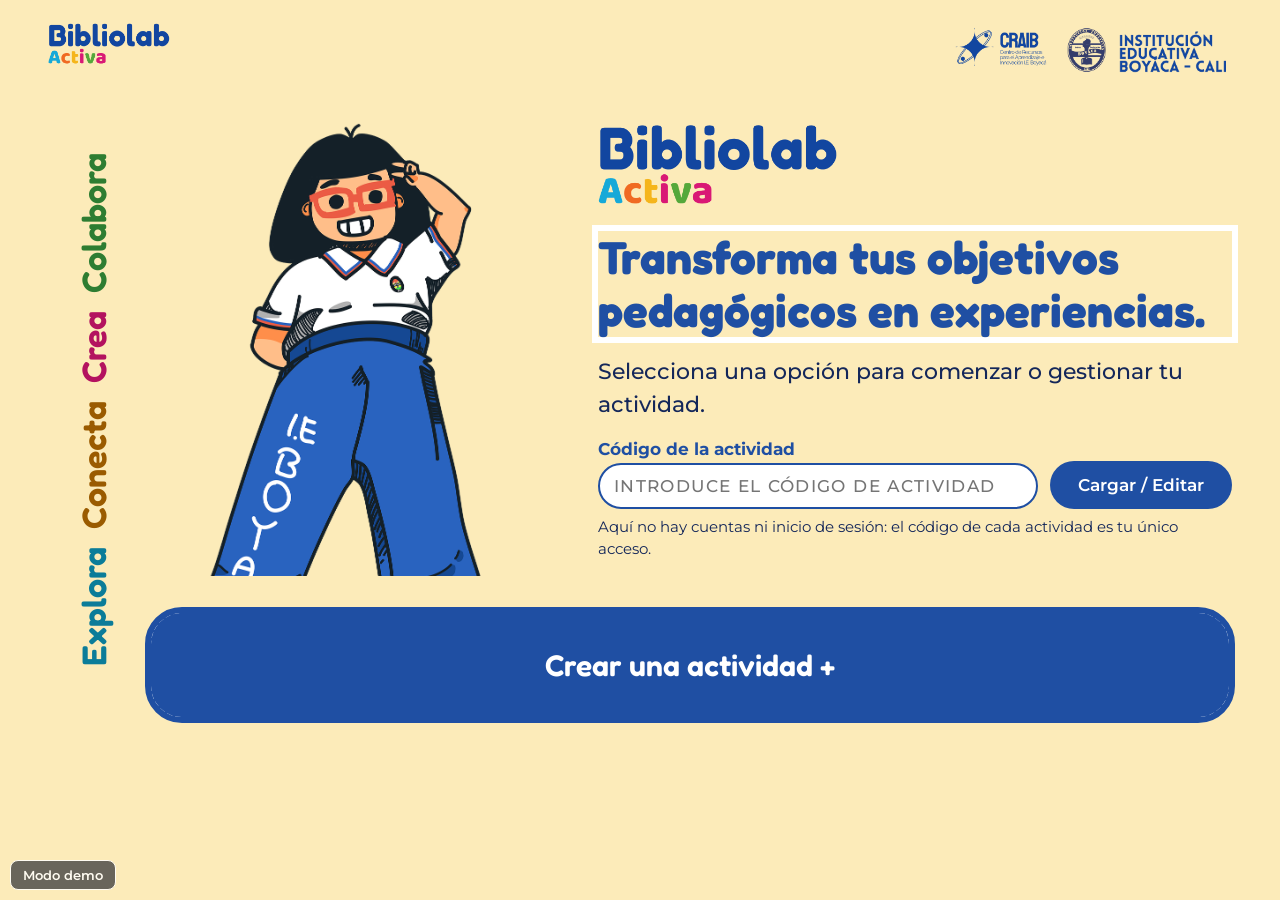
==== Prototipo_Web/index.html @ daad99c8 "gg gg" ====
<!doctype html>
<html lang="es">
<head>
  <meta charset="utf-8">
  <meta name="viewport" content="width=device-width, initial-scale=1">
  <title>Bibliolab Activa · Prototipo plataforma docente</title>
  <link rel="preconnect" href="https://fonts.googleapis.com">
  <link rel="preconnect" href="https://fonts.gstatic.com" crossorigin>
  <link href="https://fonts.googleapis.com/css2?family=Fredoka:wght@500;600;700&family=Montserrat:wght@400;500;600;700&display=swap" rel="stylesheet">
  <link rel="stylesheet" href="styles.css">
</head>
<body>
  <a class="skip" href="#app">Saltar al contenido</a>
  <div id="app"></div>
  <div id="modal-root"></div>
  <div id="toast" role="status" aria-live="polite"></div>
  <div id="demo-root"></div>
  <script src="app.js"></script>
</body>
</html>
---- Prototipo_Web/styles.css ----
:root{
  --blue:#1f4fa3; --blue-d:#14377a; --pink:#d81b7a; --pink-d:#b3125f;
  --cyan:#0b7c99; --amber:#9a5b00; --green:#2e7d32;
  --cream:#fcebb9; --paper:#fff8e6; --ink:#14275a; --err:#b00020; --ok:#1b6e2d;
}
*{box-sizing:border-box}
html{scroll-behavior:smooth}
body{margin:0;font-family:'Montserrat',system-ui,sans-serif;font-size:17px;line-height:1.5;color:var(--ink);
  background:var(--cream) url(assets/img/fondo-papel.jpg) center/cover fixed;min-height:100vh}
h1,h2,h3{font-family:'Fredoka','Montserrat',sans-serif;line-height:1.15;color:var(--blue);margin:0 0 .4em}
h1{font-size:clamp(28px,4vw,46px)} h2{font-size:clamp(22px,2.6vw,30px)} h3{font-size:22px}
h1:focus{outline:none}
p{margin:.3em 0 .6em}
.skip{position:absolute;left:-999px;top:8px}.skip:focus{left:8px;background:#fff;padding:8px 12px;z-index:200;border-radius:8px}
.sr-only{position:absolute;width:1px;height:1px;overflow:hidden;clip:rect(0 0 0 0);white-space:nowrap}
:focus-visible{outline:3px solid #14275a;outline-offset:2px;box-shadow:0 0 0 6px #fff}
.page{max-width:1240px;margin:0 auto;padding:18px 28px 70px;position:relative}
.top{max-width:1240px;margin:0 auto;padding:18px 28px 0;display:flex;justify-content:space-between;align-items:center;gap:16px;flex-wrap:wrap}
.logos{display:flex;align-items:center;gap:18px;flex-wrap:wrap}
.asset{max-width:100%;height:auto}
.logo-main{height:56px}.logo-sm{height:46px}.logo-hero{height:110px}
.placeholder{border:2px dashed var(--blue);background:rgba(255,255,255,.6);color:var(--blue-d);border-radius:14px;padding:8px 10px;
  display:flex;flex-direction:column;align-items:center;justify-content:center;text-align:center;font-size:13px;min-height:44px}
.placeholder strong{font-weight:700}
.placeholder code{font-size:11.5px;word-break:break-all;background:#fff;padding:2px 6px;border-radius:6px;margin-top:4px;color:#14275a}
.placeholder.logo-main,.placeholder.logo-sm{min-width:190px;height:56px}
.placeholder.logo-hero{min-width:300px;height:110px}
.placeholder.char{width:340px;height:500px}
.placeholder.caritas{width:240px;height:90px}

/* botones */
.btn{font:600 17px 'Montserrat',sans-serif;border:2px solid transparent;border-radius:999px;padding:12px 26px;cursor:pointer;display:inline-flex;align-items:center;gap:10px;text-decoration:none;line-height:1.2;justify-content:center}
.btn svg{width:22px;height:22px;flex:none}
.btn-primary{background:var(--blue);color:#fff}.btn-primary:hover{background:var(--blue-d)}
.btn-pink{background:var(--pink);color:#fff}.btn-pink:hover{background:var(--pink-d)}
.btn-light{background:#fff;color:var(--blue);border-color:#fff}.btn-light:hover{background:#eef3ff}
.btn-ghost{background:transparent;color:var(--blue);border-color:var(--blue)}.btn-ghost:hover{background:rgba(31,79,163,.08)}
.btn-danger{background:#fff;color:var(--err);border-color:var(--err)}.btn-danger:hover{background:#fdecef}
.btn[disabled]{opacity:.55;cursor:not-allowed}
.link{background:none;border:0;color:var(--blue);text-decoration:underline;font:600 17px 'Montserrat',sans-serif;cursor:pointer;padding:6px}
.row{display:flex;gap:14px;flex-wrap:wrap;align-items:center}

/* paneles */
.panel{background:var(--blue);color:#fff;border-radius:36px;border:3px dashed #fff;outline:6px solid var(--blue);outline-offset:-3px;padding:34px 40px;box-shadow:0 8px 24px rgba(20,55,122,.25)}
.panel h1,.panel h2,.panel h3{color:#fff}
.panel a{color:#fff}
.panel.pink{background:var(--pink);outline-color:var(--pink)}
.card{background:#fff;border:3px dashed var(--blue);border-radius:22px;padding:22px 26px}
.note{font-size:15px;color:var(--ink)}
.panel .note{color:#fff}
.err{color:var(--err);font-weight:600;margin:.4em 0}
.panel .err{color:#fff;background:rgba(0,0,0,.25);padding:6px 12px;border-radius:10px}
.msg-ok{color:var(--ok);font-weight:600}
.warn{display:flex;gap:10px;align-items:flex-start;background:#fff;border:2px solid var(--amber);border-radius:14px;padding:12px 16px;margin:12px 0;font-weight:500}
.warn svg{width:24px;height:24px;flex:none;color:var(--amber)}
.ok-bar{display:inline-flex;gap:10px;align-items:center;background:var(--blue);color:#fff;border-radius:999px;padding:10px 22px;font-weight:600;margin-bottom:10px}
.ok-bar svg{width:22px;height:22px}
.tag-pd{background:#fff3b0;border:1px dashed #7a5d00;border-radius:6px;padding:0 6px;font-weight:700;color:#4a3800;white-space:nowrap}

/* formularios */
.field{margin:14px 0}
label,legend{font-weight:700;color:var(--blue)}
.req{color:var(--pink-d)}
input[type=text],input[type=url],input[type=number],input[type=date],select,textarea{width:100%;font:500 17px 'Montserrat',sans-serif;color:var(--ink);background:#fff;border:2px solid var(--blue);border-radius:14px;padding:11px 14px}
textarea{resize:vertical}
input[aria-invalid=true],select[aria-invalid=true],textarea[aria-invalid=true]{border-color:var(--err);border-width:3px}
.two{display:grid;grid-template-columns:1fr 1fr;gap:18px}
.enf-grid{display:grid;grid-template-columns:repeat(4,1fr);gap:14px;margin-top:8px}
.enf{position:relative;display:block;background:#fff;border:4px solid var(--c);border-radius:16px;padding:12px 14px;cursor:pointer;color:var(--ink);font-weight:500;min-height:110px}
.enf input{position:absolute;opacity:0;inset:0;cursor:pointer}
.enf strong{display:block;font:600 22px 'Fredoka',sans-serif;color:var(--cd)}
.enf small{font-size:14px;font-weight:500}
.enf .chk{position:absolute;right:10px;top:10px;width:24px;height:24px;border-radius:50%;border:3px solid var(--cd);background:#fff;display:grid;place-items:center}
.enf .chk svg{width:14px;height:14px;display:none;color:#fff}
.enf:has(input:checked){background:var(--bg);border-width:6px}
.enf:has(input:checked) .chk{background:var(--cd)}
.enf:has(input:checked) .chk svg{display:block}
.enf:has(input:focus-visible){outline:3px solid #14275a;outline-offset:3px;box-shadow:0 0 0 6px #fff}
.e-explora{--c:#1fb5d6;--cd:#0b7c99;--bg:#e4f7fb}
.e-conecta{--c:#f5a800;--cd:#9a5b00;--bg:#fff3d6}
.e-crea{--c:#d81b7a;--cd:#b3125f;--bg:#fde6f1}
.e-colabora{--c:#4caf50;--cd:#2e7d32;--bg:#e6f5e7}
.bar{background:var(--blue);color:#fff;border:3px dashed #fff;outline:6px solid var(--blue);outline-offset:-3px;border-radius:30px;padding:20px 30px;display:flex;gap:26px;align-items:center;flex-wrap:wrap;margin-top:26px}
.bar .vr{width:2px;align-self:stretch;background:#fff;opacity:.8}
.bar p{margin:0;font-weight:500;flex:1;min-width:240px}

/* pasos */
.steps{display:flex;gap:10px;list-style:none;padding:0;margin:10px 0 18px;flex-wrap:wrap}
.steps li{display:flex;align-items:center;gap:8px;font-weight:600;color:var(--ink);background:rgba(255,255,255,.7);border-radius:999px;padding:5px 16px 5px 6px}
.steps .n{width:28px;height:28px;border-radius:50%;display:grid;place-items:center;background:#fff;border:2px solid var(--blue);color:var(--blue);font-weight:700}
.steps li[aria-current=step]{background:var(--blue);color:#fff}
.steps li[aria-current=step] .n{background:#fff;color:var(--blue)}
.steps li.done .n{background:var(--blue);color:#fff}
.steps svg{width:15px;height:15px}

/* inicio */
.home{display:grid;grid-template-columns:90px minmax(0,1fr);gap:10px;min-height:78vh}
.vert{display:flex;flex-direction:row;gap:18px;writing-mode:vertical-rl;transform:rotate(180deg);font:600 34px 'Fredoka',sans-serif;align-self:center;justify-self:center}
.vert .v1{color:#0b7c99}.vert .v2{color:#9a5b00}.vert .v3{color:#b3125f}.vert .v4{color:#2e7d32}
.hero{display:grid;grid-template-columns:minmax(260px,420px) 1fr;gap:30px;align-items:center}
.hero .lead{font-size:22px;font-weight:500}
.code-form{display:flex;gap:12px;flex-wrap:wrap;align-items:flex-end;margin-top:16px}
.code-form .field{flex:1;min-width:240px;margin:0}
.code-form input{border-radius:999px;text-transform:uppercase;letter-spacing:.08em}
.cta-bar{display:block;margin-top:26px;text-align:center;text-decoration:none;font:600 30px 'Fredoka',sans-serif;background:var(--blue);color:#fff;border:3px dashed #fff;outline:6px solid var(--blue);outline-offset:-3px;border-radius:34px;padding:34px 20px}
.cta-bar:hover{background:var(--blue-d)}

/* pasos de "qué es" */
.what{display:grid;grid-template-columns:repeat(3,1fr);gap:24px;margin:26px 0}
.what .st{background:rgba(255,255,255,.12);border-radius:22px;padding:20px}
.what .num{width:44px;height:44px;border-radius:50%;background:#fff;color:var(--blue);display:grid;place-items:center;font:700 24px 'Fredoka',sans-serif;margin-bottom:8px}

/* carga */
.loading{text-align:center;padding:50px 30px 60px}
.loading .icons{display:flex;gap:40px;justify-content:center;margin-top:30px}
.loading .icons svg{width:62px;height:62px;color:#fff;opacity:.35;animation:pulse 2.4s infinite}
.loading .icons svg:nth-child(2){animation-delay:.6s}.loading .icons svg:nth-child(3){animation-delay:1.2s}.loading .icons svg:nth-child(4){animation-delay:1.8s}
@keyframes pulse{0%,100%{opacity:.3;transform:scale(.95)}40%{opacity:1;transform:scale(1.08)}}
@media (prefers-reduced-motion:reduce){.loading .icons svg{animation:none;opacity:1}}

/* ficha */
.sheet-wrap{background:#fff;border-radius:18px;border:6px solid #222;max-height:56vh;overflow:auto}
.ficha{padding:22px 28px;background:#fff;color:var(--ink)}
.ficha-h{display:flex;justify-content:space-between;align-items:center;gap:14px;flex-wrap:wrap;margin-bottom:8px}
.ficha-code{margin:0;font:600 20px 'Fredoka',sans-serif;color:var(--blue)}
.ficha-code strong{display:block;font-size:26px}
.ficha-t{margin:6px 0 12px}
.fgrid{display:grid;grid-template-columns:1fr 1.4fr;gap:14px}
.box{border:2px solid var(--blue);padding:10px 14px;border-radius:6px}
.box p{margin:.2em 0}
.fcols{display:grid;grid-template-columns:1.5fr 1fr;gap:0;margin-top:16px}
.fcols .side{border-left:10px solid var(--pink);padding-left:18px}
.momento{margin-bottom:12px}
.momento h4{margin:0;font:600 19px 'Fredoka',sans-serif;color:var(--blue)}
.lockline{font-size:14px;margin-top:10px;display:flex;gap:6px;align-items:center}
.lockline svg{width:16px;height:16px}
.edit-form fieldset{border:2px solid var(--blue);border-radius:12px;margin:12px 0;padding:8px 14px}
.edit-form fieldset label{display:block;margin:6px 0}
.edit-form input[type=number]{width:110px}
.float-actions{display:flex;gap:12px;flex-wrap:wrap;justify-content:center;margin:14px 0 4px}

/* gestión */
.g-head{display:flex;justify-content:space-between;gap:20px;align-items:flex-start;flex-wrap:wrap}
.sub{font:500 22px 'Fredoka',sans-serif;color:var(--ink)}
.estado{display:flex;gap:10px;align-items:center;font:600 24px 'Fredoka',sans-serif;color:var(--blue);margin:0}
.dot{width:24px;height:24px;border-radius:50%;background:#2e7d32;display:inline-block;border:3px solid #fff;box-shadow:0 0 0 2px #2e7d32}
.estado.off .dot{border-radius:4px;background:#6b6b6b;box-shadow:0 0 0 2px #6b6b6b}
.g-grid{display:grid;grid-template-columns:1.25fr 1fr;gap:30px;margin-top:14px;align-items:start}
.g-grid dl{display:grid;grid-template-columns:max-content 1fr;gap:4px 14px;margin:0 0 14px}
.g-grid dt{font-weight:700;color:var(--blue)}.g-grid dd{margin:0}
.codigo-card{background:#e9dcc0;border:4px dashed var(--blue);border-radius:30px;text-align:center;padding:26px 24px}
.codigo-card h2{margin:0;font-size:30px}
.codigo{font:700 clamp(34px,5vw,56px) 'Montserrat',sans-serif;letter-spacing:.12em;color:var(--blue);margin:.1em 0}
.warn-t{color:#a8001c}
.actions{display:flex;gap:12px;flex-wrap:wrap;margin:14px 0}
.ev-actions{display:flex;flex-direction:column;align-items:flex-start;gap:6px;margin-top:18px}
#msg7{margin-top:10px;min-height:1.4em}

/* evidencias */
.upl{max-width:900px}
.tabs{display:flex;gap:10px;flex-wrap:wrap;border:0;padding:0;margin:12px 0}
.tabs label{cursor:pointer;position:relative}
.tabs input{position:absolute;opacity:0}
.tabs span{display:inline-block;border:2px solid var(--blue);color:var(--blue);background:#fff;border-radius:999px;padding:8px 20px;font-weight:600}
.tabs input:checked+span{background:var(--blue);color:#fff}
.tabs input:focus-visible+span{outline:3px solid #14275a;outline-offset:2px;box-shadow:0 0 0 6px #fff}
.drop{display:block;border:3px dashed var(--pink);border-radius:22px;background:#fff;padding:28px;text-align:center;cursor:pointer;color:var(--ink);font-weight:500}
.drop.over{background:#fde6f1}
.drop svg{width:54px;height:54px;color:var(--pink-d)}
.drop input{position:absolute;opacity:0;width:1px;height:1px}
.drop:focus-within{outline:3px solid #14275a;outline-offset:3px;box-shadow:0 0 0 6px #fff}
.conds{background:#fff8e6;border:2px solid var(--blue);border-radius:14px;padding:12px 16px;margin:12px 0}
.prog{height:14px;background:#fff;border:2px solid var(--blue);border-radius:99px;overflow:hidden;margin:10px 0}
.prog>div{height:100%;background:var(--blue);width:0;transition:width .3s}
.ev-list{list-style:none;padding:0;margin:16px 0;display:grid;gap:14px}
.ev-item{display:flex;align-items:center;gap:16px;background:#fff;border:3px dotted var(--blue);border-radius:18px;padding:14px 20px;flex-wrap:wrap}
.ev-item .info{flex:1;min-width:220px}
.ev-item .tipo{display:inline-block;background:var(--blue);color:#fff;border-radius:8px;padding:0 10px;font-size:14px;font-weight:700;margin-right:8px}
.ev-item .g{font-weight:700;color:var(--pink-d)}
.empty{background:#fff;border:3px dashed var(--blue);border-radius:22px;padding:40px;text-align:center;font:500 22px 'Fredoka',sans-serif}

/* modales / toast / demo */
.overlay{position:fixed;inset:0;background:rgba(20,39,90,.55);display:grid;place-items:center;padding:20px;z-index:100;overflow:auto}
.modal{background:var(--blue);color:#fff;border:3px dashed #fff;border-radius:32px;padding:30px 36px;max-width:820px;width:100%;max-height:92vh;overflow:auto;position:relative}
.modal.pink{background:var(--pink)}
.modal.light{background:#fff;color:var(--ink);border-color:var(--blue)}
.modal h2,.modal h3{color:#fff}
.modal.light h2,.modal.light h3{color:var(--blue)}
.modal .x{position:absolute;right:16px;top:14px;background:none;border:0;color:inherit;cursor:pointer;padding:6px}
.modal .x svg{width:30px;height:30px}
.modal.light .field label{color:var(--blue)}
.modal .row{margin-top:18px}
#toast{position:fixed;left:50%;bottom:26px;transform:translateX(-50%) translateY(30px);background:#14275a;color:#fff;padding:12px 24px;border-radius:999px;opacity:0;pointer-events:none;transition:.25s;z-index:150;max-width:90vw;text-align:center;font-weight:600}
#toast.show{opacity:1;transform:translateX(-50%)}
.demo-btn{position:fixed;left:10px;bottom:10px;z-index:120;background:#444;color:#fff;border:1px solid #fff;border-radius:8px;font:600 13px 'Montserrat',sans-serif;padding:6px 12px;cursor:pointer;opacity:.8}
.demo-panel{position:fixed;left:10px;bottom:48px;z-index:120;background:#2b2b2b;color:#fff;border-radius:12px;padding:14px 16px;width:300px;font-size:13.5px;max-height:80vh;overflow:auto;box-shadow:0 6px 20px rgba(0,0,0,.4)}
.demo-panel h2{font:700 15px 'Montserrat',sans-serif;color:#fff;margin:0 0 8px}
.demo-panel label{display:flex;gap:8px;align-items:center;color:#fff;font-weight:500;margin:4px 0}
.demo-panel button{font:600 12.5px 'Montserrat',sans-serif;margin:3px 3px 0 0;padding:4px 10px;border-radius:6px;border:1px solid #fff;background:#444;color:#fff;cursor:pointer}
.demo-panel code{background:#444;padding:0 5px;border-radius:4px}
.demo-panel hr{border:0;border-top:1px solid #666;margin:10px 0}
.side-char{position:absolute;left:-10px;bottom:0;pointer-events:none}

@media (max-width:980px){
  .hero,.g-grid,.what,.two,.fgrid,.fcols{grid-template-columns:1fr}
  .enf-grid{grid-template-columns:1fr 1fr}
  .home{grid-template-columns:1fr}.vert{display:none}
  .placeholder.char{width:100%;height:220px}
  .panel{padding:24px}
  .fcols .side{border-left:0;border-top:10px solid var(--pink);padding:12px 0 0;margin-top:12px}
}
@media (max-width:560px){.enf-grid{grid-template-columns:1fr}}
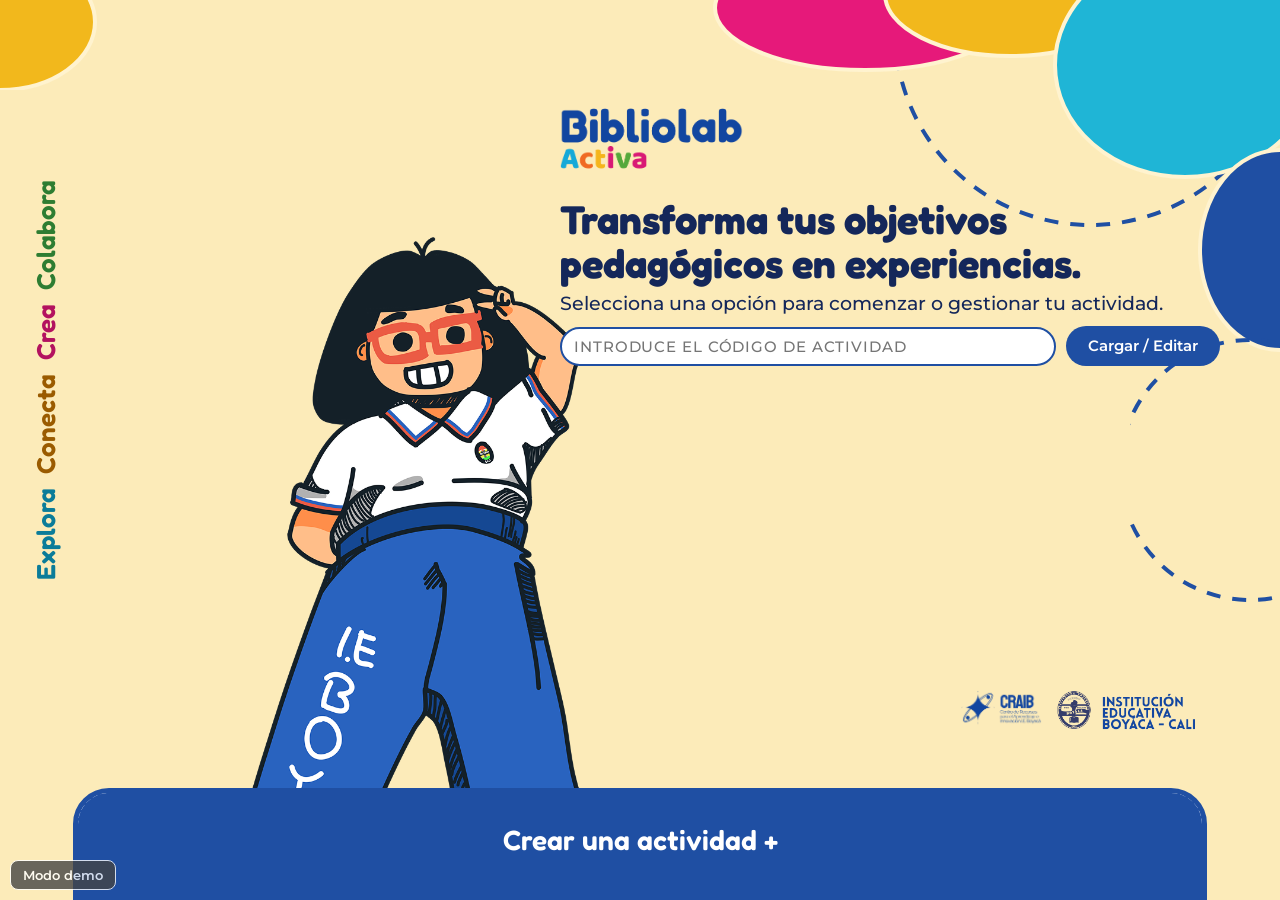
==== commit d39985dd: "a" ====
--- a/Prototipo_Web/index.html
+++ b/Prototipo_Web/index.html
@@ -11,10 +11,12 @@
 </head>
 <body>
   <a class="skip" href="#app">Saltar al contenido</a>
-  <div id="app"></div>
-  <div id="modal-root"></div>
-  <div id="toast" role="status" aria-live="polite"></div>
+  <div id="stage">
+    <div id="app"></div>
+    <div id="modal-root"></div>
+    <div id="toast" role="status" aria-live="polite"></div>
+  </div>
   <div id="demo-root"></div>
   <script src="app.js"></script>
 </body>
-</html>
+</html>
--- a/Prototipo_Web/styles.css
+++ b/Prototipo_Web/styles.css
@@ -1,196 +1,212 @@
+/* Lienzo fijo 1280x720 (16:9) escalado por JS para caber en la ventana, sin scroll de página */
 :root{
   --blue:#1f4fa3; --blue-d:#14377a; --pink:#d81b7a; --pink-d:#b3125f;
   --cyan:#0b7c99; --amber:#9a5b00; --green:#2e7d32;
   --cream:#fcebb9; --paper:#fff8e6; --ink:#14275a; --err:#b00020; --ok:#1b6e2d;
 }
 *{box-sizing:border-box}
-html{scroll-behavior:smooth}
-body{margin:0;font-family:'Montserrat',system-ui,sans-serif;font-size:17px;line-height:1.5;color:var(--ink);
-  background:var(--cream) url(assets/img/fondo-papel.jpg) center/cover fixed;min-height:100vh}
-h1,h2,h3{font-family:'Fredoka','Montserrat',sans-serif;line-height:1.15;color:var(--blue);margin:0 0 .4em}
-h1{font-size:clamp(28px,4vw,46px)} h2{font-size:clamp(22px,2.6vw,30px)} h3{font-size:22px}
+html,body{margin:0;height:100%;overflow:hidden}
+body{font-family:'Montserrat',system-ui,sans-serif;font-size:15px;line-height:1.4;color:var(--ink);
+  background:var(--cream) url(assets/img/fondo-papel.jpg) center/cover fixed}
+#stage{position:absolute;left:0;top:0;width:1280px;height:720px;transform-origin:0 0;overflow:hidden}
+#app{width:100%;height:100%;display:flex;flex-direction:column;position:relative;overflow:hidden}
+h1,h2,h3{font-family:'Fredoka','Montserrat',sans-serif;line-height:1.1;color:var(--blue);margin:0 0 .3em}
+h1{font-size:32px} h2{font-size:22px} h3{font-size:18px}
 h1:focus{outline:none}
-p{margin:.3em 0 .6em}
+p{margin:.2em 0 .5em}
 .skip{position:absolute;left:-999px;top:8px}.skip:focus{left:8px;background:#fff;padding:8px 12px;z-index:200;border-radius:8px}
 .sr-only{position:absolute;width:1px;height:1px;overflow:hidden;clip:rect(0 0 0 0);white-space:nowrap}
-:focus-visible{outline:3px solid #14275a;outline-offset:2px;box-shadow:0 0 0 6px #fff}
-.page{max-width:1240px;margin:0 auto;padding:18px 28px 70px;position:relative}
-.top{max-width:1240px;margin:0 auto;padding:18px 28px 0;display:flex;justify-content:space-between;align-items:center;gap:16px;flex-wrap:wrap}
-.logos{display:flex;align-items:center;gap:18px;flex-wrap:wrap}
-.asset{max-width:100%;height:auto}
-.logo-main{height:56px}.logo-sm{height:46px}.logo-hero{height:110px}
-.placeholder{border:2px dashed var(--blue);background:rgba(255,255,255,.6);color:var(--blue-d);border-radius:14px;padding:8px 10px;
-  display:flex;flex-direction:column;align-items:center;justify-content:center;text-align:center;font-size:13px;min-height:44px}
-.placeholder strong{font-weight:700}
-.placeholder code{font-size:11.5px;word-break:break-all;background:#fff;padding:2px 6px;border-radius:6px;margin-top:4px;color:#14275a}
-.placeholder.logo-main,.placeholder.logo-sm{min-width:190px;height:56px}
-.placeholder.logo-hero{min-width:300px;height:110px}
-.placeholder.char{width:340px;height:500px}
-.placeholder.caritas{width:240px;height:90px}
+:focus-visible{outline:3px solid #14275a;outline-offset:2px;box-shadow:0 0 0 5px #fff}
+.top{flex:none;height:62px;padding:12px calc((100% - 1200px)/2) 0;display:flex;justify-content:space-between;align-items:center}
+.logos{display:flex;align-items:center;gap:14px}
+main.page{flex:1;min-height:0;width:100%;padding:4px calc((100% - 1200px)/2) 16px;position:relative;display:flex;flex-direction:column;overflow:hidden}
+.asset{max-width:100%}
+.logo-main{height:42px}.logo-sm{height:36px;width:auto}.logo-hero{height:84px;width:auto}
+.placeholder{border:2px dashed var(--blue);background:rgba(255,255,255,.6);color:var(--blue-d);border-radius:12px;padding:6px 8px;
+  display:flex;flex-direction:column;align-items:center;justify-content:center;text-align:center;font-size:12px;min-height:36px}
+.placeholder code{font-size:11px;word-break:break-all;background:#fff;padding:2px 6px;border-radius:6px;margin-top:4px;color:#14275a}
+.placeholder.logo-main,.placeholder.logo-sm{min-width:150px;height:40px}
+.placeholder.logo-hero{min-width:260px;height:84px}
+.placeholder.char-big{width:440px;height:640px}
+.placeholder.char-l{width:300px;height:640px}
+.placeholder.char-r{width:300px;height:420px}
+.placeholder.caritas{width:220px;height:80px}
+.char-big{height:640px;width:auto}.char-l{height:640px;width:auto}.char-r{height:430px;width:auto}
+.side-char{position:absolute;pointer-events:none;z-index:0}
 
 /* botones */
-.btn{font:600 17px 'Montserrat',sans-serif;border:2px solid transparent;border-radius:999px;padding:12px 26px;cursor:pointer;display:inline-flex;align-items:center;gap:10px;text-decoration:none;line-height:1.2;justify-content:center}
-.btn svg{width:22px;height:22px;flex:none}
+.btn{font:600 15px 'Montserrat',sans-serif;border:2px solid transparent;border-radius:999px;padding:9px 20px;cursor:pointer;display:inline-flex;align-items:center;gap:8px;text-decoration:none;line-height:1.2;justify-content:center}
+.btn svg{width:20px;height:20px;flex:none}
 .btn-primary{background:var(--blue);color:#fff}.btn-primary:hover{background:var(--blue-d)}
 .btn-pink{background:var(--pink);color:#fff}.btn-pink:hover{background:var(--pink-d)}
 .btn-light{background:#fff;color:var(--blue);border-color:#fff}.btn-light:hover{background:#eef3ff}
 .btn-ghost{background:transparent;color:var(--blue);border-color:var(--blue)}.btn-ghost:hover{background:rgba(31,79,163,.08)}
 .btn-danger{background:#fff;color:var(--err);border-color:var(--err)}.btn-danger:hover{background:#fdecef}
 .btn[disabled]{opacity:.55;cursor:not-allowed}
-.link{background:none;border:0;color:var(--blue);text-decoration:underline;font:600 17px 'Montserrat',sans-serif;cursor:pointer;padding:6px}
-.row{display:flex;gap:14px;flex-wrap:wrap;align-items:center}
+.link{background:none;border:0;color:var(--blue);text-decoration:underline;font:600 15px 'Montserrat',sans-serif;cursor:pointer;padding:4px}
+.row{display:flex;gap:12px;flex-wrap:wrap;align-items:center}
 
 /* paneles */
-.panel{background:var(--blue);color:#fff;border-radius:36px;border:3px dashed #fff;outline:6px solid var(--blue);outline-offset:-3px;padding:34px 40px;box-shadow:0 8px 24px rgba(20,55,122,.25)}
+.panel{background:var(--blue);color:#fff;border-radius:32px;border:3px dashed #fff;outline:5px solid var(--blue);outline-offset:-3px;padding:24px 34px;box-shadow:0 6px 18px rgba(20,55,122,.25)}
 .panel h1,.panel h2,.panel h3{color:#fff}
 .panel a{color:#fff}
-.panel.pink{background:var(--pink);outline-color:var(--pink)}
-.card{background:#fff;border:3px dashed var(--blue);border-radius:22px;padding:22px 26px}
-.note{font-size:15px;color:var(--ink)}
+.panel.mid,.loading{max-width:900px;margin:0 auto;width:100%}
+.card{background:#fff;border:3px dashed var(--blue);border-radius:20px;padding:16px 22px}
+.note{font-size:13px;color:var(--ink)}
 .panel .note{color:#fff}
-.err{color:var(--err);font-weight:600;margin:.4em 0}
-.panel .err{color:#fff;background:rgba(0,0,0,.25);padding:6px 12px;border-radius:10px}
+.err{color:var(--err);font-weight:600;margin:.2em 0;font-size:14px}
+.panel .err{color:#fff;background:rgba(0,0,0,.25);padding:4px 10px;border-radius:10px}
 .msg-ok{color:var(--ok);font-weight:600}
-.warn{display:flex;gap:10px;align-items:flex-start;background:#fff;border:2px solid var(--amber);border-radius:14px;padding:12px 16px;margin:12px 0;font-weight:500}
-.warn svg{width:24px;height:24px;flex:none;color:var(--amber)}
-.ok-bar{display:inline-flex;gap:10px;align-items:center;background:var(--blue);color:#fff;border-radius:999px;padding:10px 22px;font-weight:600;margin-bottom:10px}
-.ok-bar svg{width:22px;height:22px}
-.tag-pd{background:#fff3b0;border:1px dashed #7a5d00;border-radius:6px;padding:0 6px;font-weight:700;color:#4a3800;white-space:nowrap}
+.warn{display:flex;gap:8px;align-items:flex-start;background:#fff;border:2px solid var(--amber);border-radius:12px;padding:8px 12px;margin:6px 0;font-weight:500;font-size:14px}
+.warn svg{width:22px;height:22px;flex:none;color:var(--amber)}
+.ok-bar{display:inline-flex;gap:8px;align-items:center;background:var(--blue);color:#fff;border-radius:999px;padding:6px 18px;font-weight:600;margin-bottom:6px;align-self:flex-start}
+.ok-bar svg{width:20px;height:20px}
+.tag-pd{background:#fff3b0;border:1px dashed #7a5d00;border-radius:6px;padding:0 5px;font-weight:700;color:#4a3800;white-space:nowrap}
 
 /* formularios */
-.field{margin:14px 0}
+.field{margin:8px 0}
 label,legend{font-weight:700;color:var(--blue)}
 .req{color:var(--pink-d)}
-input[type=text],input[type=url],input[type=number],input[type=date],select,textarea{width:100%;font:500 17px 'Montserrat',sans-serif;color:var(--ink);background:#fff;border:2px solid var(--blue);border-radius:14px;padding:11px 14px}
-textarea{resize:vertical}
+input[type=text],input[type=url],input[type=number],input[type=date],select,textarea{width:100%;font:500 15px 'Montserrat',sans-serif;color:var(--ink);background:#fff;border:2px solid var(--blue);border-radius:12px;padding:8px 12px}
+textarea{resize:none}
 input[aria-invalid=true],select[aria-invalid=true],textarea[aria-invalid=true]{border-color:var(--err);border-width:3px}
-.two{display:grid;grid-template-columns:1fr 1fr;gap:18px}
-.enf-grid{display:grid;grid-template-columns:repeat(4,1fr);gap:14px;margin-top:8px}
-.enf{position:relative;display:block;background:#fff;border:4px solid var(--c);border-radius:16px;padding:12px 14px;cursor:pointer;color:var(--ink);font-weight:500;min-height:110px}
+.two{display:grid;grid-template-columns:1fr 1fr;gap:16px}
+.enf-grid{display:grid;grid-template-columns:repeat(4,1fr);gap:12px;margin-top:6px;position:relative;z-index:2}
+.enf{position:relative;display:block;background:#fff;border:4px solid var(--c);border-radius:14px;padding:8px 12px;cursor:pointer;color:var(--ink);font-weight:500;min-height:84px}
 .enf input{position:absolute;opacity:0;inset:0;cursor:pointer}
-.enf strong{display:block;font:600 22px 'Fredoka',sans-serif;color:var(--cd)}
-.enf small{font-size:14px;font-weight:500}
-.enf .chk{position:absolute;right:10px;top:10px;width:24px;height:24px;border-radius:50%;border:3px solid var(--cd);background:#fff;display:grid;place-items:center}
-.enf .chk svg{width:14px;height:14px;display:none;color:#fff}
-.enf:has(input:checked){background:var(--bg);border-width:6px}
+.enf strong{display:block;font:600 19px 'Fredoka',sans-serif;color:var(--cd)}
+.enf small{font-size:12.5px;font-weight:500;line-height:1.25;display:block}
+.enf .chk{position:absolute;right:8px;top:8px;width:22px;height:22px;border-radius:50%;border:3px solid var(--cd);background:#fff;display:grid;place-items:center}
+.enf .chk svg{width:12px;height:12px;display:none;color:#fff}
+.enf:has(input:checked){background:var(--bg);border-width:5px}
 .enf:has(input:checked) .chk{background:var(--cd)}
 .enf:has(input:checked) .chk svg{display:block}
-.enf:has(input:focus-visible){outline:3px solid #14275a;outline-offset:3px;box-shadow:0 0 0 6px #fff}
+.enf:has(input:focus-visible){outline:3px solid #14275a;outline-offset:3px;box-shadow:0 0 0 5px #fff}
 .e-explora{--c:#1fb5d6;--cd:#0b7c99;--bg:#e4f7fb}
 .e-conecta{--c:#f5a800;--cd:#9a5b00;--bg:#fff3d6}
 .e-crea{--c:#d81b7a;--cd:#b3125f;--bg:#fde6f1}
 .e-colabora{--c:#4caf50;--cd:#2e7d32;--bg:#e6f5e7}
-.bar{background:var(--blue);color:#fff;border:3px dashed #fff;outline:6px solid var(--blue);outline-offset:-3px;border-radius:30px;padding:20px 30px;display:flex;gap:26px;align-items:center;flex-wrap:wrap;margin-top:26px}
+.bar{background:var(--blue);color:#fff;border:3px dashed #fff;outline:5px solid var(--blue);outline-offset:-3px;border-radius:28px;padding:12px 26px;display:flex;gap:20px;align-items:center;margin-top:12px;position:relative;z-index:3}
 .bar .vr{width:2px;align-self:stretch;background:#fff;opacity:.8}
-.bar p{margin:0;font-weight:500;flex:1;min-width:240px}
+.bar p{margin:0;font-weight:500;flex:1;font-size:14px}
+.lead{font-size:16px;font-weight:500;margin:0 0 6px}
+.form-zone{width:820px;position:relative;z-index:1}
 
 /* pasos */
-.steps{display:flex;gap:10px;list-style:none;padding:0;margin:10px 0 18px;flex-wrap:wrap}
-.steps li{display:flex;align-items:center;gap:8px;font-weight:600;color:var(--ink);background:rgba(255,255,255,.7);border-radius:999px;padding:5px 16px 5px 6px}
-.steps .n{width:28px;height:28px;border-radius:50%;display:grid;place-items:center;background:#fff;border:2px solid var(--blue);color:var(--blue);font-weight:700}
+.steps{display:flex;gap:8px;list-style:none;padding:0;margin:2px 0 6px;flex-wrap:nowrap}
+.steps li{display:flex;align-items:center;gap:6px;font-weight:600;font-size:13px;background:rgba(255,255,255,.7);border-radius:999px;padding:3px 12px 3px 4px}
+.steps .n{width:22px;height:22px;border-radius:50%;display:grid;place-items:center;background:#fff;border:2px solid var(--blue);color:var(--blue);font-weight:700;font-size:12px}
 .steps li[aria-current=step]{background:var(--blue);color:#fff}
-.steps li[aria-current=step] .n{background:#fff;color:var(--blue)}
 .steps li.done .n{background:var(--blue);color:#fff}
-.steps svg{width:15px;height:15px}
-
-/* inicio */
-.home{display:grid;grid-template-columns:90px minmax(0,1fr);gap:10px;min-height:78vh}
-.vert{display:flex;flex-direction:row;gap:18px;writing-mode:vertical-rl;transform:rotate(180deg);font:600 34px 'Fredoka',sans-serif;align-self:center;justify-self:center}
+.steps svg{width:12px;height:12px}
+
+/* inicio (como el frame de Figma) */
+.page.home{padding:0;display:flex;justify-content:center}
+.home-in{position:relative;width:1280px;height:100%;flex:none}
+.vert{position:absolute;left:30px;top:60px;height:520px;display:flex;flex-direction:row;gap:14px;writing-mode:vertical-rl;transform:rotate(180deg);font:600 26px 'Fredoka',sans-serif;z-index:2}
 .vert .v1{color:#0b7c99}.vert .v2{color:#9a5b00}.vert .v3{color:#b3125f}.vert .v4{color:#2e7d32}
-.hero{display:grid;grid-template-columns:minmax(260px,420px) 1fr;gap:30px;align-items:center}
-.hero .lead{font-size:22px;font-weight:500}
-.code-form{display:flex;gap:12px;flex-wrap:wrap;align-items:flex-end;margin-top:16px}
-.code-form .field{flex:1;min-width:240px;margin:0}
-.code-form input{border-radius:999px;text-transform:uppercase;letter-spacing:.08em}
-.cta-bar{display:block;margin-top:26px;text-align:center;text-decoration:none;font:600 30px 'Fredoka',sans-serif;background:var(--blue);color:#fff;border:3px dashed #fff;outline:6px solid var(--blue);outline-offset:-3px;border-radius:34px;padding:34px 20px}
+.home-char{position:absolute;left:150px;bottom:50px;z-index:1}
+.home-text{position:absolute;left:560px;top:100px;width:660px;z-index:2}
+.home-text h1{font-size:40px;color:#14275a;margin:8px 0 6px}
+.home-text .lead{font-size:19px}
+.code-form{display:flex;gap:10px;align-items:flex-end;margin-top:8px}
+.code-form .field{flex:1;margin:0}
+.code-form input{border-radius:999px;text-transform:uppercase;letter-spacing:.06em}
+.home-logos{position:absolute;right:80px;bottom:170px;display:flex;gap:14px;align-items:center;z-index:2}
+.cta-bar{position:absolute;left:75px;right:75px;bottom:-40px;height:150px;z-index:3;display:block;text-align:center;text-decoration:none;font:600 28px 'Fredoka',sans-serif;background:var(--blue);color:#fff;border:3px dashed #fff;outline:5px solid var(--blue);outline-offset:-3px;border-radius:34px;padding-top:30px}
 .cta-bar:hover{background:var(--blue-d)}
 
-/* pasos de "qué es" */
-.what{display:grid;grid-template-columns:repeat(3,1fr);gap:24px;margin:26px 0}
-.what .st{background:rgba(255,255,255,.12);border-radius:22px;padding:20px}
-.what .num{width:44px;height:44px;border-radius:50%;background:#fff;color:var(--blue);display:grid;place-items:center;font:700 24px 'Fredoka',sans-serif;margin-bottom:8px}
+/* qué es */
+.what{display:grid;grid-template-columns:repeat(3,1fr);gap:20px;margin:16px 0}
+.what .st{background:rgba(255,255,255,.12);border-radius:20px;padding:16px}
+.what .num{width:38px;height:38px;border-radius:50%;background:#fff;color:var(--blue);display:grid;place-items:center;font:700 22px 'Fredoka',sans-serif;margin-bottom:6px}
 
 /* carga */
-.loading{text-align:center;padding:50px 30px 60px}
-.loading .icons{display:flex;gap:40px;justify-content:center;margin-top:30px}
-.loading .icons svg{width:62px;height:62px;color:#fff;opacity:.35;animation:pulse 2.4s infinite}
+.loading{text-align:center;padding:40px 30px 46px;margin-top:20px}
+.loading .icons{display:flex;gap:36px;justify-content:center;margin-top:24px}
+.loading .icons svg{width:56px;height:56px;color:#fff;opacity:.35;animation:pulse 2.4s infinite}
 .loading .icons svg:nth-child(2){animation-delay:.6s}.loading .icons svg:nth-child(3){animation-delay:1.2s}.loading .icons svg:nth-child(4){animation-delay:1.8s}
 @keyframes pulse{0%,100%{opacity:.3;transform:scale(.95)}40%{opacity:1;transform:scale(1.08)}}
 @media (prefers-reduced-motion:reduce){.loading .icons svg{animation:none;opacity:1}}
 
 /* ficha */
-.sheet-wrap{background:#fff;border-radius:18px;border:6px solid #222;max-height:56vh;overflow:auto}
-.ficha{padding:22px 28px;background:#fff;color:var(--ink)}
-.ficha-h{display:flex;justify-content:space-between;align-items:center;gap:14px;flex-wrap:wrap;margin-bottom:8px}
-.ficha-code{margin:0;font:600 20px 'Fredoka',sans-serif;color:var(--blue)}
-.ficha-code strong{display:block;font-size:26px}
-.ficha-t{margin:6px 0 12px}
-.fgrid{display:grid;grid-template-columns:1fr 1.4fr;gap:14px}
-.box{border:2px solid var(--blue);padding:10px 14px;border-radius:6px}
-.box p{margin:.2em 0}
-.fcols{display:grid;grid-template-columns:1.5fr 1fr;gap:0;margin-top:16px}
-.fcols .side{border-left:10px solid var(--pink);padding-left:18px}
-.momento{margin-bottom:12px}
-.momento h4{margin:0;font:600 19px 'Fredoka',sans-serif;color:var(--blue)}
-.lockline{font-size:14px;margin-top:10px;display:flex;gap:6px;align-items:center}
-.lockline svg{width:16px;height:16px}
-.edit-form fieldset{border:2px solid var(--blue);border-radius:12px;margin:12px 0;padding:8px 14px}
-.edit-form fieldset label{display:block;margin:6px 0}
-.edit-form input[type=number]{width:110px}
-.float-actions{display:flex;gap:12px;flex-wrap:wrap;justify-content:center;margin:14px 0 4px}
+.sheet-wrap{flex:1;min-height:0;background:#fff;border-radius:16px;border:5px solid #222;overflow:auto}
+.ficha{padding:14px 22px;background:#fff;color:var(--ink);font-size:14px}
+.ficha-h{display:flex;justify-content:space-between;align-items:center;gap:12px;margin-bottom:4px}
+.ficha-code{margin:0;font:600 17px 'Fredoka',sans-serif;color:var(--blue)}
+.ficha-code strong{display:block;font-size:22px}
+.ficha-t{margin:4px 0 8px}
+.fgrid{display:grid;grid-template-columns:1fr 1.4fr;gap:12px}
+.box{border:2px solid var(--blue);padding:8px 12px;border-radius:6px}
+.box p{margin:.15em 0}
+.fcols{display:grid;grid-template-columns:1.5fr 1fr;margin-top:12px}
+.fcols .side{border-left:9px solid var(--pink);padding-left:16px}
+.momento{margin-bottom:8px}
+.momento h4{margin:0;font:600 16px 'Fredoka',sans-serif;color:var(--blue)}
+.lockline{font-size:12.5px;margin-top:8px;display:flex;gap:6px;align-items:center}
+.lockline svg{width:14px;height:14px}
+.edit-form fieldset{border:2px solid var(--blue);border-radius:10px;margin:8px 0;padding:4px 12px}
+.edit-form fieldset label{display:block;margin:4px 0}
+.edit-form input[type=number]{width:100px}
+.float-actions{flex:none;display:flex;gap:10px;justify-content:center;margin:8px 0 0}
+#msg5{flex:none;margin:0;min-height:0}
 
 /* gestión */
-.g-head{display:flex;justify-content:space-between;gap:20px;align-items:flex-start;flex-wrap:wrap}
-.sub{font:500 22px 'Fredoka',sans-serif;color:var(--ink)}
-.estado{display:flex;gap:10px;align-items:center;font:600 24px 'Fredoka',sans-serif;color:var(--blue);margin:0}
-.dot{width:24px;height:24px;border-radius:50%;background:#2e7d32;display:inline-block;border:3px solid #fff;box-shadow:0 0 0 2px #2e7d32}
+.gestion{padding-left:calc((100% - 1200px)/2 + 210px) !important}
+.gestion .side-char{left:-250px;bottom:0}
+.g-head{display:flex;justify-content:space-between;gap:16px;align-items:flex-start}
+.sub{font:500 18px 'Fredoka',sans-serif;color:var(--ink);margin:0}
+.estado{display:flex;gap:8px;align-items:center;font:600 20px 'Fredoka',sans-serif;color:var(--blue);margin:0}
+.dot{width:20px;height:20px;border-radius:50%;background:#2e7d32;display:inline-block;border:3px solid #fff;box-shadow:0 0 0 2px #2e7d32}
 .estado.off .dot{border-radius:4px;background:#6b6b6b;box-shadow:0 0 0 2px #6b6b6b}
-.g-grid{display:grid;grid-template-columns:1.25fr 1fr;gap:30px;margin-top:14px;align-items:start}
-.g-grid dl{display:grid;grid-template-columns:max-content 1fr;gap:4px 14px;margin:0 0 14px}
+.g-grid{display:grid;grid-template-columns:1.25fr 1fr;gap:24px;margin-top:8px;align-items:start;position:relative;z-index:1}
+.g-grid h2{font-size:20px}
+.g-grid dl{display:grid;grid-template-columns:max-content 1fr;gap:2px 12px;margin:0 0 8px;font-size:14px}
 .g-grid dt{font-weight:700;color:var(--blue)}.g-grid dd{margin:0}
-.codigo-card{background:#e9dcc0;border:4px dashed var(--blue);border-radius:30px;text-align:center;padding:26px 24px}
-.codigo-card h2{margin:0;font-size:30px}
-.codigo{font:700 clamp(34px,5vw,56px) 'Montserrat',sans-serif;letter-spacing:.12em;color:var(--blue);margin:.1em 0}
+.codigo-card{background:#e9dcc0;border:4px dashed var(--blue);border-radius:28px;text-align:center;padding:16px 18px}
+.codigo-card h2{margin:0;font-size:24px}
+.codigo{font:700 38px 'Montserrat',sans-serif;letter-spacing:.1em;color:var(--blue);margin:.1em 0}
 .warn-t{color:#a8001c}
-.actions{display:flex;gap:12px;flex-wrap:wrap;margin:14px 0}
-.ev-actions{display:flex;flex-direction:column;align-items:flex-start;gap:6px;margin-top:18px}
-#msg7{margin-top:10px;min-height:1.4em}
+.actions{display:flex;gap:8px;flex-wrap:wrap;margin:8px 0}
+.actions .btn{padding:7px 14px;font-size:14px}
+.ev-actions{display:flex;align-items:center;gap:14px;margin-top:6px}
+#msg7{margin-top:4px;min-height:1.2em;font-size:13px}
 
 /* evidencias */
-.upl{max-width:900px}
-.tabs{display:flex;gap:10px;flex-wrap:wrap;border:0;padding:0;margin:12px 0}
+.upl{width:100%;max-width:900px;margin:0 auto;flex:1;min-height:0;overflow:auto}
+.tabs{display:flex;gap:8px;border:0;padding:0;margin:8px 0}
 .tabs label{cursor:pointer;position:relative}
 .tabs input{position:absolute;opacity:0}
-.tabs span{display:inline-block;border:2px solid var(--blue);color:var(--blue);background:#fff;border-radius:999px;padding:8px 20px;font-weight:600}
+.tabs span{display:inline-block;border:2px solid var(--blue);color:var(--blue);background:#fff;border-radius:999px;padding:5px 16px;font-weight:600}
 .tabs input:checked+span{background:var(--blue);color:#fff}
-.tabs input:focus-visible+span{outline:3px solid #14275a;outline-offset:2px;box-shadow:0 0 0 6px #fff}
-.drop{display:block;border:3px dashed var(--pink);border-radius:22px;background:#fff;padding:28px;text-align:center;cursor:pointer;color:var(--ink);font-weight:500}
+.tabs input:focus-visible+span{outline:3px solid #14275a;outline-offset:2px;box-shadow:0 0 0 5px #fff}
+.drop{display:block;border:3px dashed var(--pink);border-radius:18px;background:#fff;padding:14px;text-align:center;cursor:pointer;color:var(--ink);font-weight:500}
 .drop.over{background:#fde6f1}
-.drop svg{width:54px;height:54px;color:var(--pink-d)}
+.drop svg{width:38px;height:38px;color:var(--pink-d)}
 .drop input{position:absolute;opacity:0;width:1px;height:1px}
-.drop:focus-within{outline:3px solid #14275a;outline-offset:3px;box-shadow:0 0 0 6px #fff}
-.conds{background:#fff8e6;border:2px solid var(--blue);border-radius:14px;padding:12px 16px;margin:12px 0}
-.prog{height:14px;background:#fff;border:2px solid var(--blue);border-radius:99px;overflow:hidden;margin:10px 0}
+.drop:focus-within{outline:3px solid #14275a;outline-offset:3px;box-shadow:0 0 0 5px #fff}
+.conds{background:#fff8e6;border:2px solid var(--blue);border-radius:12px;padding:8px 14px;margin:8px 0;font-size:14px}
+.prog{height:12px;background:#fff;border:2px solid var(--blue);border-radius:99px;overflow:hidden;margin:6px 0}
 .prog>div{height:100%;background:var(--blue);width:0;transition:width .3s}
-.ev-list{list-style:none;padding:0;margin:16px 0;display:grid;gap:14px}
-.ev-item{display:flex;align-items:center;gap:16px;background:#fff;border:3px dotted var(--blue);border-radius:18px;padding:14px 20px;flex-wrap:wrap}
-.ev-item .info{flex:1;min-width:220px}
-.ev-item .tipo{display:inline-block;background:var(--blue);color:#fff;border-radius:8px;padding:0 10px;font-size:14px;font-weight:700;margin-right:8px}
+.ev-list{list-style:none;padding:4px;margin:10px 0;display:grid;gap:10px;flex:1;min-height:0;overflow:auto;align-content:start}
+.ev-item{display:flex;align-items:center;gap:12px;background:#fff;border:3px dotted var(--blue);border-radius:16px;padding:10px 16px}
+.ev-item .info{flex:1}
+.ev-item .tipo{display:inline-block;background:var(--blue);color:#fff;border-radius:8px;padding:0 8px;font-size:13px;font-weight:700;margin-right:8px}
 .ev-item .g{font-weight:700;color:var(--pink-d)}
-.empty{background:#fff;border:3px dashed var(--blue);border-radius:22px;padding:40px;text-align:center;font:500 22px 'Fredoka',sans-serif}
-
-/* modales / toast / demo */
-.overlay{position:fixed;inset:0;background:rgba(20,39,90,.55);display:grid;place-items:center;padding:20px;z-index:100;overflow:auto}
-.modal{background:var(--blue);color:#fff;border:3px dashed #fff;border-radius:32px;padding:30px 36px;max-width:820px;width:100%;max-height:92vh;overflow:auto;position:relative}
+.empty{background:#fff;border:3px dashed var(--blue);border-radius:20px;padding:34px;text-align:center;font:500 20px 'Fredoka',sans-serif;margin:12px 0}
+
+/* modales / toast / demo (dentro del lienzo) */
+.overlay{position:absolute;inset:0;background:rgba(20,39,90,.55);display:grid;place-items:center;padding:20px;z-index:100;overflow:auto}
+.modal{background:var(--blue);color:#fff;border:3px dashed #fff;border-radius:28px;padding:24px 30px;max-width:760px;width:100%;max-height:92%;overflow:auto;position:relative}
 .modal.pink{background:var(--pink)}
 .modal.light{background:#fff;color:var(--ink);border-color:var(--blue)}
 .modal h2,.modal h3{color:#fff}
 .modal.light h2,.modal.light h3{color:var(--blue)}
-.modal .x{position:absolute;right:16px;top:14px;background:none;border:0;color:inherit;cursor:pointer;padding:6px}
-.modal .x svg{width:30px;height:30px}
+.modal .x{position:absolute;right:14px;top:12px;background:none;border:0;color:inherit;cursor:pointer;padding:4px}
+.modal .x svg{width:26px;height:26px}
 .modal.light .field label{color:var(--blue)}
-.modal .row{margin-top:18px}
-#toast{position:fixed;left:50%;bottom:26px;transform:translateX(-50%) translateY(30px);background:#14275a;color:#fff;padding:12px 24px;border-radius:999px;opacity:0;pointer-events:none;transition:.25s;z-index:150;max-width:90vw;text-align:center;font-weight:600}
+.modal .row{margin-top:14px}
+#toast{position:absolute;left:50%;bottom:20px;transform:translateX(-50%) translateY(30px);background:#14275a;color:#fff;padding:10px 22px;border-radius:999px;opacity:0;pointer-events:none;transition:.25s;z-index:150;max-width:90%;text-align:center;font-weight:600}
 #toast.show{opacity:1;transform:translateX(-50%)}
 .demo-btn{position:fixed;left:10px;bottom:10px;z-index:120;background:#444;color:#fff;border:1px solid #fff;border-radius:8px;font:600 13px 'Montserrat',sans-serif;padding:6px 12px;cursor:pointer;opacity:.8}
 .demo-panel{position:fixed;left:10px;bottom:48px;z-index:120;background:#2b2b2b;color:#fff;border-radius:12px;padding:14px 16px;width:300px;font-size:13.5px;max-height:80vh;overflow:auto;box-shadow:0 6px 20px rgba(0,0,0,.4)}
@@ -199,14 +215,149 @@
 .demo-panel button{font:600 12.5px 'Montserrat',sans-serif;margin:3px 3px 0 0;padding:4px 10px;border-radius:6px;border:1px solid #fff;background:#444;color:#fff;cursor:pointer}
 .demo-panel code{background:#444;padding:0 5px;border-radius:4px}
 .demo-panel hr{border:0;border-top:1px solid #666;margin:10px 0}
-.side-char{position:absolute;left:-10px;bottom:0;pointer-events:none}
-
-@media (max-width:980px){
-  .hero,.g-grid,.what,.two,.fgrid,.fcols{grid-template-columns:1fr}
-  .enf-grid{grid-template-columns:1fr 1fr}
-  .home{grid-template-columns:1fr}.vert{display:none}
-  .placeholder.char{width:100%;height:220px}
-  .panel{padding:24px}
-  .fcols .side{border-left:0;border-top:10px solid var(--pink);padding:12px 0 0;margin-top:12px}
-}
-@media (max-width:560px){.enf-grid{grid-template-columns:1fr}}
+
+
+/* ===== v2: acercamiento a los frames de Figma ===== */
+.overlay{backdrop-filter:blur(7px);-webkit-backdrop-filter:blur(7px)}
+.modal label{color:#fff}.modal.light label{color:var(--blue)}
+.modal .err{color:#fff;background:rgba(0,0,0,.28);padding:3px 10px;border-radius:10px}
+.modal .err:empty{padding:0;background:none}
+.modal.light .err{color:var(--err);background:none;padding:0}
+.modal .note{color:#fff}.modal.light .note{color:var(--ink)}
+.modal .link{color:#fff}
+.modal .btn-ghost,.panel .btn-ghost{color:#fff;border-color:#fff}.modal .btn-ghost:hover{background:rgba(255,255,255,.15)}
+.modal.center{text-align:center}.modal.center h2{font-size:34px;margin-bottom:14px}.modal.center p{font-size:21px}
+.row.c{justify-content:center}
+.bar .err{color:#fff;background:rgba(0,0,0,.3);padding:3px 10px;border-radius:10px;margin:0}.bar .err:empty{padding:0;background:none}
+.err:empty{margin:0}
+
+/* cabecera con pasos */
+.top{height:104px;padding:38px calc((100% - 1200px)/2 + 20px) 0;gap:20px}
+.top nav{flex:1}.top .steps{margin:0;justify-content:center}
+.logo-main{height:50px}.logo-sm{height:40px}
+.placeholder.logo-main,.placeholder.logo-sm{height:44px}
+
+/* inicio: decoración */
+.home-deco{position:absolute;inset:0;pointer-events:none;z-index:0}.home-deco svg{position:absolute;overflow:hidden}
+
+/* ventana "qué es" */
+.modal.xl{max-width:1180px;width:100%;padding:28px 50px 24px;text-align:center}
+.modal.xl h2{font-size:38px;margin:0}
+.m-sub{font:500 26px 'Fredoka',sans-serif;margin:0 0 6px}
+.what3{display:grid;grid-template-columns:1fr 1fr 1fr;gap:28px;align-items:center;text-align:left;margin:14px 0 22px}
+.what3 .c1{font-size:21px;line-height:1.3}
+.what3 .cap{font:500 20px 'Fredoka',sans-serif;line-height:1.2;margin-top:10px}
+.shot{width:100%;height:190px;object-fit:cover;border-radius:14px}
+.placeholder.shot{height:190px}
+
+/* formulario */
+main.form-page,main.prop{padding:0 calc((100% - 1200px)/2)}
+.grid-paper{position:absolute;left:calc((100% - 1200px)/2);top:0;width:1010px;bottom:0;z-index:-1;border:1px solid rgba(176,140,70,.25);
+  background:linear-gradient(rgba(176,140,70,.28) 1px,transparent 1px) 0 0/26px 26px,linear-gradient(90deg,rgba(176,140,70,.28) 1px,transparent 1px) 0 0/26px 26px,rgba(255,243,205,.55)}
+.form-in{width:910px;padding-left:28px}
+.form-in h1{font-size:36px;margin:8px 0 8px}
+.pill-row{display:flex;gap:14px;align-items:center;margin-bottom:8px}
+.pill-d{margin:0;background:var(--blue);color:#fff;border:3px dashed #fff;outline:4px solid var(--blue);outline-offset:-3px;border-radius:28px;padding:10px 24px;font:500 16px 'Montserrat',sans-serif;flex:0 1 740px}
+.book-box{width:60px;height:60px;border-radius:12px;background:var(--blue);color:#f6e6bd;display:grid;place-items:center;flex:none}.book-box svg{width:34px;height:34px}
+.row-f{display:flex;align-items:center;gap:16px;margin:4px 0}
+.row-f label,.big-l,.enf-f legend{font:600 21px 'Fredoka',sans-serif;color:var(--blue)}
+.row-f label{width:170px}
+.row-f select{width:310px}
+.form-page select{appearance:none;-webkit-appearance:none;border-radius:999px;padding:7px 44px 7px 18px;box-shadow:0 2px 6px rgba(0,0,0,.12);
+  background:#fff url("data:image/svg+xml,%3Csvg xmlns='http://www.w3.org/2000/svg' width='24' height='24'%3E%3Ccircle cx='12' cy='12' r='11' fill='%231f4fa3'/%3E%3Cpath d='M7 10l5 5 5-5' stroke='white' stroke-width='2.4' fill='none' stroke-linecap='round'/%3E%3C/svg%3E") no-repeat right 12px center/22px}
+.form-page textarea{border-radius:14px;box-shadow:0 2px 6px rgba(0,0,0,.1)}
+.form-in .field{margin:6px 0}
+.enf-f{border:0;padding:0;margin:8px 0 0}
+.enf-f legend{padding:0}.enf-f legend .note{font:500 13px 'Montserrat',sans-serif;margin-left:8px}
+.enf-grid{margin-top:4px;gap:12px;z-index:5}
+.enf{min-height:70px;padding:6px 12px}
+.form-page .side-char{z-index:4}
+.bar.gen{position:absolute;left:calc((100% - 1200px)/2 + 20px);right:calc((100% - 1200px)/2 + 40px);bottom:-30px;height:112px;margin:0;padding:4px 40px 36px;justify-content:center;border-radius:36px;z-index:3}
+.bar.gen p{flex:0 1 480px}
+
+/* propuesta */
+.prop h1{font-size:36px;margin:8px 0 8px 28px}.prop .pill-row{margin-left:28px}
+.blue-frame{flex:1;min-height:0;position:relative;margin:0 20px;background:var(--blue);border:3px dashed #fff;outline:5px solid var(--blue);outline-offset:-3px;border-radius:36px;padding:20px 40px 0;display:flex;flex-direction:column}
+.screen{flex:1;min-height:0;background:#232323;border-radius:10px 10px 0 0;padding:14px 14px 0;display:flex}
+.screen .sheet-wrap{flex:1;border:0;border-radius:4px 4px 0 0}
+.screen .ficha{padding-bottom:64px}
+.float-actions{position:absolute;left:0;right:0;bottom:-20px;display:flex;justify-content:center;gap:10px;margin:0;z-index:4;flex-wrap:wrap}
+.float-actions .btn{background:#fff;color:var(--blue);border:3px solid var(--blue);box-shadow:0 3px 8px rgba(0,0,0,.25)}
+.prop .bar{margin:30px 20px 0;border-radius:32px 32px 0 0;padding:14px 30px 18px}
+
+/* fecha */
+.fecha-grid{display:grid;grid-template-columns:1fr 2px 1.25fr;gap:30px;align-items:center;text-align:left;margin:18px 0 8px}
+.fl h2{font-size:32px;margin-bottom:10px}.fl p{font-size:18px}
+.vline{background:#fff;align-self:stretch}
+.fr h3{display:flex;gap:10px;align-items:center;font-size:26px;margin:0 0 8px}.fr h3 svg{width:30px;height:30px}
+.calwrap{display:flex;gap:18px;align-items:flex-start}
+.cal{background:#fff;color:var(--ink);border:2px solid var(--pink);border-radius:14px;padding:10px 12px;width:300px;flex:none}
+.cal-h{display:flex;gap:6px;align-items:center;justify-content:space-between;margin-bottom:6px}
+.cal-h select{width:auto;padding:2px 6px;font:600 13px 'Montserrat',sans-serif;border:2px solid var(--pink);border-radius:8px;color:var(--pink-d)}
+.cal-n{background:none;border:0;color:var(--pink-d);cursor:pointer;padding:2px;border-radius:6px}.cal-n svg{width:20px;height:20px}.cal-n[disabled]{opacity:.35;cursor:not-allowed}
+.cal-w,.cal-g{display:grid;grid-template-columns:repeat(7,1fr);gap:2px;text-align:center}
+.cal-w span{font:700 11px 'Montserrat',sans-serif;color:var(--blue);padding:2px 0}
+.cal-g button{height:30px;border:0;border-radius:6px;background:none;font:600 13px 'Montserrat',sans-serif;color:var(--blue);cursor:pointer}
+.cal-g button:hover:not([disabled]){background:#fde6f1}
+.cal-g button[aria-pressed=true]{background:var(--pink);color:#fff;font-weight:800;box-shadow:0 0 0 2px #fff,0 0 0 4px var(--pink-d)}
+.cal-g button[disabled]{opacity:.35;cursor:not-allowed}
+.fecha-info{font-size:14px;max-width:210px}.fecha-info p{margin:0 0 8px}#sel{font-weight:700;font-size:15px}
+.modal.xl .row.c{margin-top:10px;flex-direction:column;align-items:center;gap:6px}
+
+/* carga */
+.modal.load{max-width:960px;min-height:440px;padding:26px 40px;text-align:center}
+.l-logo{text-align:left}.l-body h1{color:#fff;font-size:34px;margin:30px auto 12px;padding-bottom:14px;border-bottom:2px solid #fff;max-width:620px}
+.l-body p{font-size:20px;max-width:640px;margin:0 auto}
+.ld-icons{display:flex;gap:40px;justify-content:center;margin-top:34px}.ld-icons svg{width:56px;height:56px;color:#fff;animation:pulse 2.4s infinite}
+.ld-icons svg:nth-child(2){animation-delay:.6s}.ld-icons svg:nth-child(3){animation-delay:1.2s}.ld-icons svg:nth-child(4){animation-delay:1.8s}
+@media (prefers-reduced-motion:reduce){.ld-icons svg{animation:none;opacity:1}}
+
+/* gestión */
+.page.gestion{padding:50px calc((100% - 1200px)/2 + 85px) 0 calc((100% - 1200px)/2 + 215px) !important}
+.g-head{align-items:flex-start;gap:20px}
+.g-head h1{font-size:34px;margin:0}.cod-h{letter-spacing:.04em}
+.g-state{display:flex;align-items:center;gap:26px}
+.estado{gap:12px;margin:0}
+.dot{width:34px;height:34px}
+.est-t{display:flex;flex-direction:column;text-align:right;font:600 15px 'Fredoka',sans-serif;line-height:1.1;text-transform:uppercase}
+.est-t strong{font-size:28px;text-transform:none;font-weight:500}
+.icbtn{background:none;border:0;cursor:pointer;display:flex;flex-direction:column;align-items:center;gap:2px;color:var(--blue);font:600 12px 'Montserrat',sans-serif;max-width:130px;text-align:center;padding:4px;border-radius:10px}
+.icbtn svg{width:30px;height:30px}.icbtn.danger{color:var(--err)}.icbtn[disabled]{opacity:.5;cursor:not-allowed}
+.icbtns{display:flex;gap:22px;margin:6px 0}
+.g-grid{grid-template-columns:minmax(0,1fr) 380px;gap:36px;margin-top:6px}
+.g-grid dl{font-size:13.5px;gap:1px 12px}
+.g-links{margin:4px 0 0;font-size:14px}.g-links .link{font-size:14px}
+.ev-actions{margin-top:2px}
+.codigo-card{padding:14px 18px}.codigo{font-size:40px}
+.g-blobs{position:absolute;left:0;right:0;bottom:0;width:100%;height:90px;z-index:1;pointer-events:none}
+.g-foot-logo{position:absolute;left:calc((100% - 1200px)/2 + 480px);bottom:70px;z-index:2}
+.g-foot-logos{position:absolute;right:calc((100% - 1200px)/2 + 20px);bottom:76px;display:flex;gap:14px;align-items:center;z-index:2}
+.g-toast{position:absolute;left:0;bottom:46px;width:530px;height:100px;z-index:3;background:var(--blue);color:#fff;border:3px dashed #fff;outline:5px solid var(--blue);outline-offset:-3px;border-radius:0 34px 34px 0;display:flex;align-items:center;justify-content:space-between;padding:0 44px 0 60px;font:500 22px 'Montserrat',sans-serif}
+.g-toast svg{width:34px;height:34px}
+
+/* subir evidencias */
+.modal.upl-m{max-width:950px;padding:24px 34px}
+.up-sub{margin:0 0 6px;font:500 18px 'Fredoka',sans-serif}
+.modal .tabs{justify-content:center;margin:4px 0 8px}
+.modal .tabs span{border-color:#fff;background:transparent;color:#fff}
+.modal .tabs input:checked+span{background:#fff;color:var(--pink-d)}
+.inner-dash{border:3px dashed #fff;border-radius:34px;min-height:190px;display:grid;place-items:center;padding:12px 24px;text-align:center}
+.modal .drop{background:transparent;border:0;color:#fff;width:100%;padding:4px}.modal .drop.over{background:rgba(255,255,255,.15)}
+.modal .drop svg{width:70px;height:70px;color:#fff}
+.modal .drop:focus-within{outline:3px solid #fff;box-shadow:0 0 0 6px #14275a}
+.up-row{display:grid;grid-template-columns:1fr 1.5fr;gap:20px;align-items:start;margin-top:8px}
+.modal .conds{background:#fff8e6;color:var(--ink);padding:8px 14px;margin:0;font-size:13.5px}
+.modal .conds label{color:var(--ink)}.modal .conds .err{color:var(--err);background:none;padding:0}
+.conds-d summary{cursor:pointer;font-weight:700;color:var(--blue);margin-top:4px}.conds-d ul{margin:4px 0;padding-left:20px}
+.modal .prog{background:#fff}
+
+h1:focus{outline:none;box-shadow:none}.modal h1:focus,.modal h2:focus{outline:none;box-shadow:none}
+.bar .note{color:#fff}.g-toast{font-size:20px}
+.cal-g button[aria-pressed=true],.cal-g button[aria-pressed=true]:hover{background:var(--pink)!important;color:#fff!important}
+
+.what3{list-style:none;padding:0;align-items:start}.what3 li{text-align:left}
+.what3 .num{width:34px;height:34px;border-radius:50%;background:#fff;color:var(--blue);display:grid;place-items:center;font:700 20px 'Fredoka',sans-serif;margin-bottom:4px}
+.what3 h3{color:#fff;font-size:22px;margin:0 0 8px}.what3 .cap{font-size:16px}
+.modal.xl>.c1{font-size:18px;margin:6px auto 0;max-width:900px}
+.modal.load .row.c{margin-top:22px}
+.shot,.placeholder.shot{height:150px}
